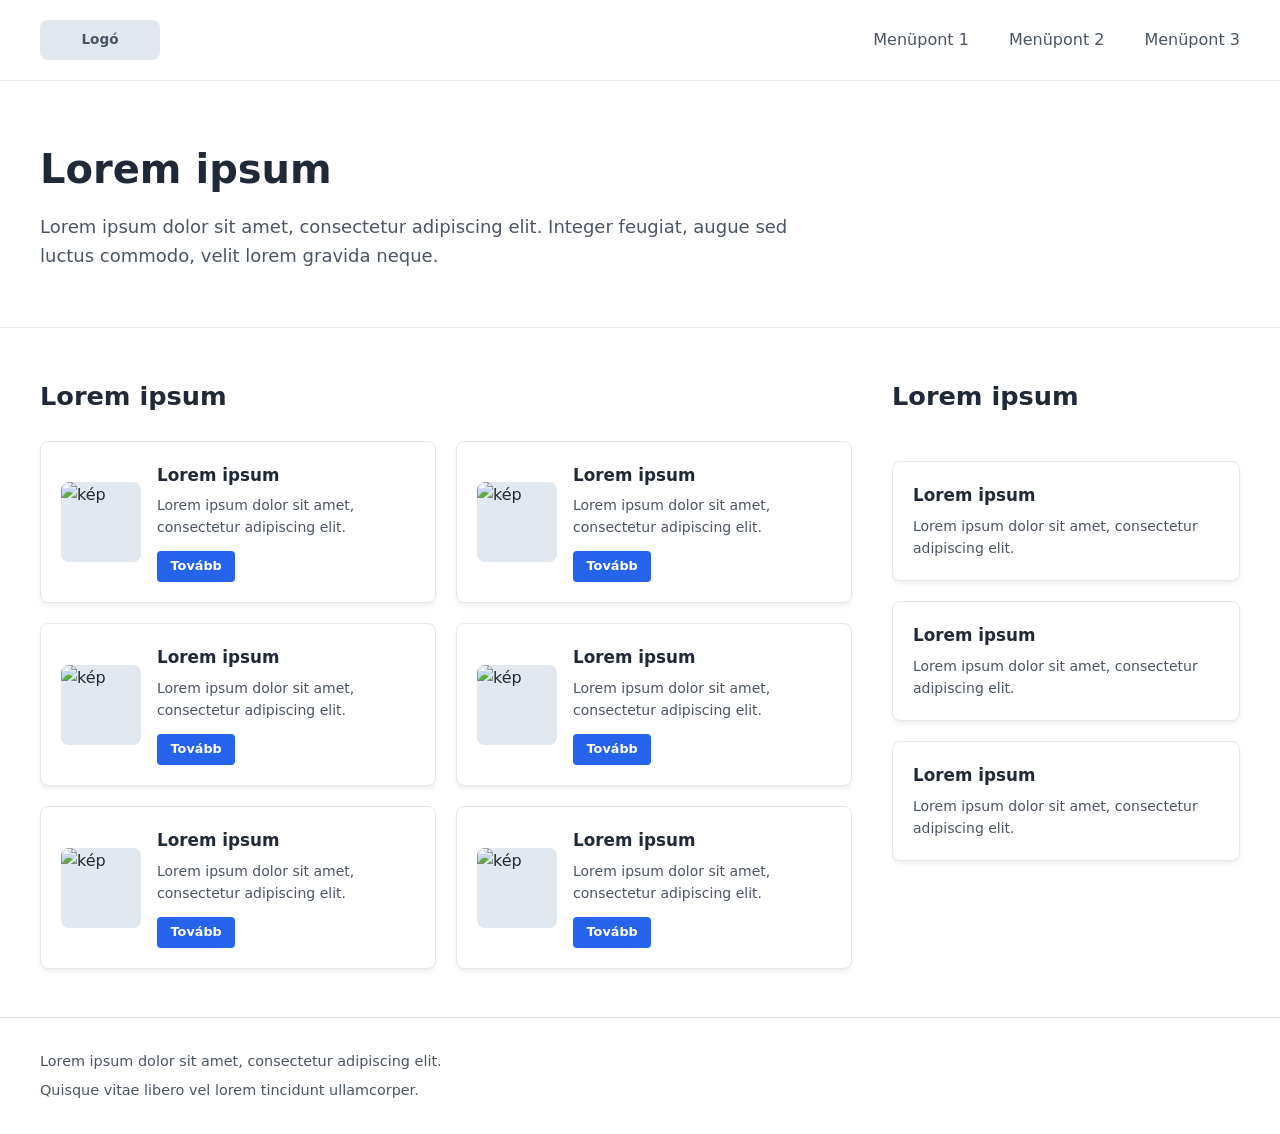
==== index.html @ 3dbbd9e4 "1oravege_csak_ai" ====
<!DOCTYPE html>
<html lang="hu">

<head>
  <meta charset="UTF-8">
  <meta name="viewport" content="width=device-width, initial-scale=1.0">
  <title>Lorem ipsum</title>
  <link rel="stylesheet" href="style.css">
</head>

<body>
  <!-- Az egész oldalt középre fogó, arányos keret -->
  <div class="container">

    <header class="site-header">
      <div class="logo-placeholder" aria-label="Logó helye">Logó</div>

      <nav aria-label="Fő navigáció">
        <ul class="menu">
          <li><a href="#elso">Menüpont 1</a></li>
          <li><a href="#masodik">Menüpont 2</a></li>
          <li><a href="#harmadik">Menüpont 3</a></li>
        </ul>
      </nav>
    </header>

    <main>
      <header class="hero" id="elso">
        <h1>Lorem ipsum</h1>
        <p>
          Lorem ipsum dolor sit amet, consectetur adipiscing elit. Integer
          feugiat, augue sed luctus commodo, velit lorem gravida neque.
        </p>
      </header>

      <section class="content-layout" id="masodik">
        <article class="main-content">
          <h2>Lorem ipsum</h2>

          <div class="card-container" aria-label="Kártyák">
            <section class="card">
              <div class="image-placeholder" aria-hidden="true"><img src="df" alt="kép" srcset=""></div>
              <div class="card-content">
                <h3>Lorem ipsum</h3>
                <p>Lorem ipsum dolor sit amet, consectetur adipiscing elit.</p>
                <a href="#" class="btn">Tovább</a>
              </div>
            </section>
            <section class="card">
              <div class="image-placeholder" aria-hidden="true"><img src="df" alt="kép" srcset=""></div>
              <div class="card-content">
                <h3>Lorem ipsum</h3>
                <p>Lorem ipsum dolor sit amet, consectetur adipiscing elit.</p>
                <a href="#" class="btn">Tovább</a>
              </div>
            </section>
            <section class="card">
              <div class="image-placeholder" aria-hidden="true"><img src="df" alt="kép" srcset=""></div>
              <div class="card-content">
                <h3>Lorem ipsum</h3>
                <p>Lorem ipsum dolor sit amet, consectetur adipiscing elit.</p>
                <a href="#" class="btn">Tovább</a>
              </div>
            </section>
            <section class="card">
              <div class="image-placeholder" aria-hidden="true"><img src="df" alt="kép" srcset=""></div>
              <div class="card-content">
                <h3>Lorem ipsum</h3>
                <p>Lorem ipsum dolor sit amet, consectetur adipiscing elit.</p>
                <a href="#" class="btn">Tovább</a>
              </div>
            </section>
            <section class="card">
              <div class="image-placeholder" aria-hidden="true"><img src="df" alt="kép" srcset=""></div>
              <div class="card-content">
                <h3>Lorem ipsum</h3>
                <p>Lorem ipsum dolor sit amet, consectetur adipiscing elit.</p>
                <a href="#" class="btn">Tovább</a>
              </div>
            </section>
            <section class="card">
              <div class="image-placeholder" aria-hidden="true"><img src="df" alt="kép" srcset=""></div>
              <div class="card-content">
                <h3>Lorem ipsum</h3>
                <p>Lorem ipsum dolor sit amet, consectetur adipiscing elit.</p>
                <a href="#" class="btn">Tovább</a>
              </div>
            </section>
          </div>
        </article>

        <aside id="harmadik">
          <h2>Lorem ipsum</h2>

          <section class="aside-box">
            <h3>Lorem ipsum</h3>
            <p>Lorem ipsum dolor sit amet, consectetur adipiscing elit.</p>
          </section>

          <section class="aside-box">
            <h3>Lorem ipsum</h3>
            <p>Lorem ipsum dolor sit amet, consectetur adipiscing elit.</p>
          </section>

          <section class="aside-box">
            <h3>Lorem ipsum</h3>
            <p>Lorem ipsum dolor sit amet, consectetur adipiscing elit.</p>
          </section>
        </aside>
      </section>
    </main>

    <footer>
      <p>Lorem ipsum dolor sit amet, consectetur adipiscing elit.</p>
      <p>Quisque vitae libero vel lorem tincidunt ullamcorper.</p>
    </footer>

  </div>
</body>

</html>
---- style.css ----
/* ==========================================
   1. CSS Változók (:root) és Alapbeállítások
   ========================================== */
:root {
  --primary-color: #2563eb;
  --primary-hover: #1d4ed8;
  --text-main: #1f2937;
  --text-muted: #4b5563;
  --bg-outer: #f1f5f9;       /* A képernyő háttérszíne a margók mellett */
  --bg-inner: #ffffff;       /* Az oldal belső, konténer háttérszíne */
  --border-color: #e2e8f0;
  --radius: 8px;
  --shadow: 0 4px 6px -1px rgba(0, 0, 0, 0.05), 0 2px 4px -1px rgba(0, 0, 0, 0.03);
}

* {
  box-sizing: border-box;
  margin: 0;
  padding: 0;
}

body {
  font-family: system-ui, -apple-system, BlinkMacSystemFont, "Segoe UI", Roboto, Helvetica, Arial, sans-serif;
  color: var(--text-main);
  background-color: var(--bg-outer);
  line-height: 1.6;
  display: flex;
  justify-content: center;
  min-height: 100vh;
}

/* ==========================================
   2. Középre zárt fő keret (Container)
   ========================================== */
.container {
  max-width: 1280px;
  width: 100%;
  margin: 0 auto;
  background-color: var(--bg-inner);
  box-shadow: 0 0 25px rgba(0, 0, 0, 0.06);
  display: flex;
  flex-direction: column;
  min-height: 100vh;
}

a {
  text-decoration: none;
  color: inherit;
}

ul {
  list-style: none;
}

/* ==========================================
   3. Navigáció (Nav)
   ========================================== */
.site-header {
  display: flex;
  justify-content: space-between;
  align-items: center;
  padding: 1.25rem 2.5rem;
  border-bottom: 1px solid var(--border-color);
  background-color: var(--bg-inner);
  position: sticky;
  top: 0;
  z-index: 100;
}

.logo-placeholder {
  width: 120px;
  height: 40px;
  background-color: var(--border-color);
  border-radius: var(--radius);
  display: flex;
  align-items: center;
  justify-content: center;
  font-weight: 600;
  color: var(--text-muted);
  font-size: 0.85rem;
}

.menu {
  display: flex;
  gap: 2.5rem;
}

.menu a {
  font-weight: 500;
  color: var(--text-muted);
  transition: color 0.2s ease;
}

.menu a:hover {
  color: var(--primary-color);
}

/* ==========================================
   4. Fejléc (Hero Header)
   ========================================== */
.hero {
  padding: 3.5rem 2.5rem;
  border-bottom: 1px solid var(--border-color);
  text-align: left;
}

.hero h1 {
  font-size: 2.5rem;
  margin-bottom: 0.75rem;
  color: var(--text-main);
}

.hero p {
  font-size: 1.125rem;
  color: var(--text-muted);
  max-width: 750px;
}

/* ==========================================
   5. Tartalmi Elrendezés (Article 70% + Aside 30%)
   ========================================== */
.content-layout {
  display: flex;
  gap: 2.5rem;
  padding: 3rem 2.5rem;
}

.main-content {
  flex: 7; /* ~70% */
}

aside {
  flex: 3; /* ~30% */
  display: flex;
  flex-direction: column;
  gap: 1.25rem;
}

.main-content > h2,
aside > h2 {
  font-size: 1.6rem;
  margin-bottom: 1.5rem;
  text-align: left;
}

/* ==========================================
   6. Article Kártyák (2 oszlop x 3 sor)
   ========================================== */
.card-container {
  display: flex;
  flex-wrap: wrap;
  gap: 1.25rem;
}

.card {
  flex: 0 0 calc(50% - 0.625rem); /* Pontosan 2 oszlop a gap-et figyelembe véve */
  display: flex;
  align-items: center;
  gap: 1rem;
  background-color: var(--bg-inner);
  border: 1px solid var(--border-color);
  border-radius: var(--radius);
  padding: 1.25rem;
  box-shadow: var(--shadow);
}

.image-placeholder {
  flex: 0 0 80px;
  height: 80px;
  background-color: var(--border-color);
  border-radius: var(--radius);
  overflow: hidden;
  display: flex;
  align-items: center;
  justify-content: center;
}

.image-placeholder img {
  width: 100%;
  height: 100%;
  object-fit: cover;
}

.card-content {
  display: flex;
  flex-direction: column;
  align-items: flex-start;
  gap: 0.35rem;
  text-align: left;
}

.card-content h3 {
  font-size: 1.05rem;
  color: var(--text-main);
}

.card-content p {
  font-size: 0.875rem;
  color: var(--text-muted);
}

.btn {
  display: inline-block;
  margin-top: 0.4rem;
  font-size: 0.8rem;
  font-weight: 600;
  color: #ffffff;
  background-color: var(--primary-color);
  padding: 0.35rem 0.85rem;
  border-radius: 4px;
  transition: background-color 0.2s ease;
}

.btn:hover {
  background-color: var(--primary-hover);
}

/* ==========================================
   7. Aside Kártyák (1 oszlop)
   ========================================== */
.aside-box {
  background-color: var(--bg-inner);
  border: 1px solid var(--border-color);
  border-radius: var(--radius);
  padding: 1.25rem;
  box-shadow: var(--shadow);
  text-align: left;
}

.aside-box h3 {
  font-size: 1.05rem;
  margin-bottom: 0.4rem;
  color: var(--text-main);
}

.aside-box p {
  font-size: 0.875rem;
  color: var(--text-muted);
}

/* ==========================================
   8. Lábléc (Footer)
   ========================================== */
footer {
  margin-top: auto;
  padding: 2rem 2.5rem;
  border-top: 1px solid var(--border-color);
  text-align: left;
  color: var(--text-muted);
  font-size: 0.9rem;
  display: flex;
  flex-direction: column;
  gap: 0.35rem;
}

/* ==========================================
   9. Reszponzív nézet (Mobil / Tablet)
   ========================================== */
@media (max-width: 768px) {
  .content-layout {
    flex-direction: column;
    padding: 2rem 1.5rem;
  }

  .site-header,
  .hero,
  footer {
    padding-left: 1.5rem;
    padding-right: 1.5rem;
  }

  .card {
    flex: 0 0 100%;
  }

  .menu {
    gap: 1rem;
  }
}
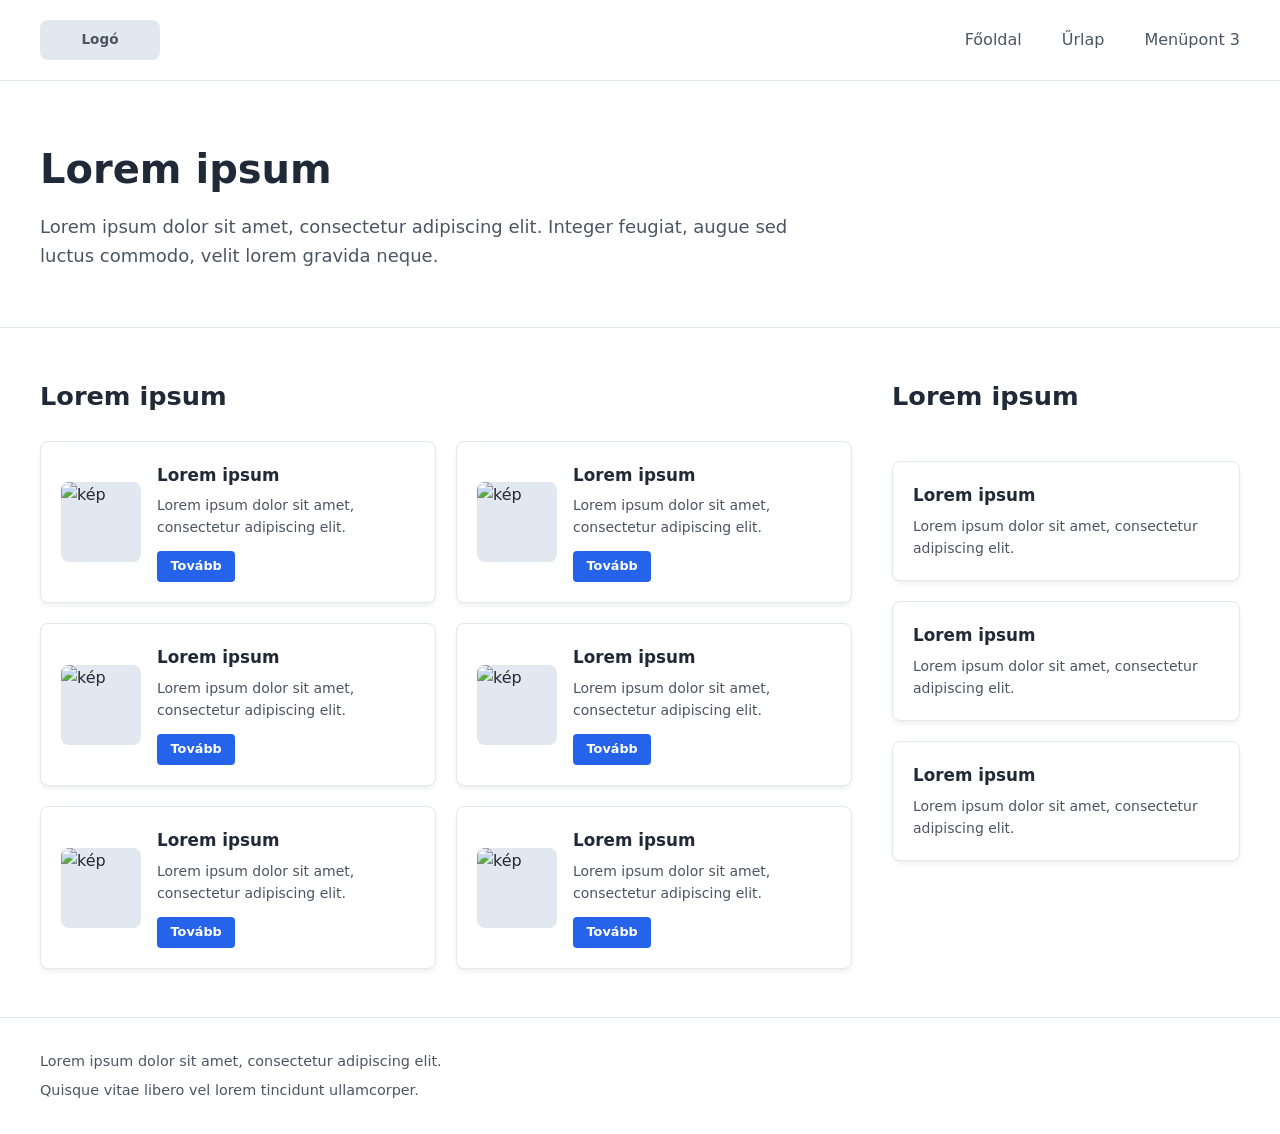
==== commit 5738c2ce: "2oravege" ====
--- a/index.html
+++ b/index.html
@@ -5,7 +5,7 @@
   <meta charset="UTF-8">
   <meta name="viewport" content="width=device-width, initial-scale=1.0">
   <title>Lorem ipsum</title>
-  <link rel="stylesheet" href="style.css">
+  <link rel="stylesheet" href="index.css">
 </head>
 
 <body>
@@ -17,8 +17,8 @@
 
       <nav aria-label="Fő navigáció">
         <ul class="menu">
-          <li><a href="#elso">Menüpont 1</a></li>
-          <li><a href="#masodik">Menüpont 2</a></li>
+          <li><a href="index.html">Főoldal</a></li>
+          <li><a href="urlap.html">Űrlap</a></li>
           <li><a href="#harmadik">Menüpont 3</a></li>
         </ul>
       </nav>
--- a/index.css
+++ b/index.css
@@ -0,0 +1,279 @@
+/* ==========================================
+   1. CSS Változók (:root) és Alapbeállítások
+   ========================================== */
+:root {
+  --primary-color: #2563eb;
+  --primary-hover: #1d4ed8;
+  --text-main: #1f2937;
+  --text-muted: #4b5563;
+  --bg-outer: #f1f5f9;       /* A képernyő háttérszíne a margók mellett */
+  --bg-inner: #ffffff;       /* Az oldal belső, konténer háttérszíne */
+  --border-color: #e2e8f0;
+  --radius: 8px;
+  --shadow: 0 4px 6px -1px rgba(0, 0, 0, 0.05), 0 2px 4px -1px rgba(0, 0, 0, 0.03);
+}
+
+* {
+  box-sizing: border-box;
+  margin: 0;
+  padding: 0;
+}
+
+body {
+  font-family: system-ui, -apple-system, BlinkMacSystemFont, "Segoe UI", Roboto, Helvetica, Arial, sans-serif;
+  color: var(--text-main);
+  background-color: var(--bg-outer);
+  line-height: 1.6;
+  display: flex;
+  justify-content: center;
+  min-height: 100vh;
+}
+
+/* ==========================================
+   2. Középre zárt fő keret (Container)
+   ========================================== */
+.container {
+  max-width: 1280px;
+  width: 100%;
+  margin: 0 auto;
+  background-color: var(--bg-inner);
+  box-shadow: 0 0 25px rgba(0, 0, 0, 0.06);
+  display: flex;
+  flex-direction: column;
+  min-height: 100vh;
+}
+
+a {
+  text-decoration: none;
+  color: inherit;
+}
+
+ul {
+  list-style: none;
+}
+
+/* ==========================================
+   3. Navigáció (Nav)
+   ========================================== */
+.site-header {
+  display: flex;
+  justify-content: space-between;
+  align-items: center;
+  padding: 1.25rem 2.5rem;
+  border-bottom: 1px solid var(--border-color);
+  background-color: var(--bg-inner);
+  position: sticky;
+  top: 0;
+  z-index: 100;
+}
+
+.logo-placeholder {
+  width: 120px;
+  height: 40px;
+  background-color: var(--border-color);
+  border-radius: var(--radius);
+  display: flex;
+  align-items: center;
+  justify-content: center;
+  font-weight: 600;
+  color: var(--text-muted);
+  font-size: 0.85rem;
+}
+
+.menu {
+  display: flex;
+  gap: 2.5rem;
+}
+
+.menu a {
+  font-weight: 500;
+  color: var(--text-muted);
+  transition: color 0.2s ease;
+}
+
+.menu a:hover {
+  color: var(--primary-color);
+}
+
+/* ==========================================
+   4. Fejléc (Hero Header)
+   ========================================== */
+.hero {
+  padding: 3.5rem 2.5rem;
+  border-bottom: 1px solid var(--border-color);
+  text-align: left;
+}
+
+.hero h1 {
+  font-size: 2.5rem;
+  margin-bottom: 0.75rem;
+  color: var(--text-main);
+}
+
+.hero p {
+  font-size: 1.125rem;
+  color: var(--text-muted);
+  max-width: 750px;
+}
+
+/* ==========================================
+   5. Tartalmi Elrendezés (Article 70% + Aside 30%)
+   ========================================== */
+.content-layout {
+  display: flex;
+  gap: 2.5rem;
+  padding: 3rem 2.5rem;
+}
+
+.main-content {
+  flex: 7; /* ~70% */
+}
+
+aside {
+  flex: 3; /* ~30% */
+  display: flex;
+  flex-direction: column;
+  gap: 1.25rem;
+}
+
+.main-content > h2,
+aside > h2 {
+  font-size: 1.6rem;
+  margin-bottom: 1.5rem;
+  text-align: left;
+}
+
+/* ==========================================
+   6. Article Kártyák (2 oszlop x 3 sor)
+   ========================================== */
+.card-container {
+  display: flex;
+  flex-wrap: wrap;
+  gap: 1.25rem;
+}
+
+.card {
+  flex: 0 0 calc(50% - 0.625rem); /* Pontosan 2 oszlop a gap-et figyelembe véve */
+  display: flex;
+  align-items: center;
+  gap: 1rem;
+  background-color: var(--bg-inner);
+  border: 1px solid var(--border-color);
+  border-radius: var(--radius);
+  padding: 1.25rem;
+  box-shadow: var(--shadow);
+}
+
+.image-placeholder {
+  flex: 0 0 80px;
+  height: 80px;
+  background-color: var(--border-color);
+  border-radius: var(--radius);
+  overflow: hidden;
+  display: flex;
+  align-items: center;
+  justify-content: center;
+}
+
+.image-placeholder img {
+  width: 100%;
+  height: 100%;
+  object-fit: cover;
+}
+
+.card-content {
+  display: flex;
+  flex-direction: column;
+  align-items: flex-start;
+  gap: 0.35rem;
+  text-align: left;
+}
+
+.card-content h3 {
+  font-size: 1.05rem;
+  color: var(--text-main);
+}
+
+.card-content p {
+  font-size: 0.875rem;
+  color: var(--text-muted);
+}
+
+.btn {
+  display: inline-block;
+  margin-top: 0.4rem;
+  font-size: 0.8rem;
+  font-weight: 600;
+  color: #ffffff;
+  background-color: var(--primary-color);
+  padding: 0.35rem 0.85rem;
+  border-radius: 4px;
+  transition: background-color 0.2s ease;
+}
+
+.btn:hover {
+  background-color: var(--primary-hover);
+}
+
+/* ==========================================
+   7. Aside Kártyák (1 oszlop)
+   ========================================== */
+.aside-box {
+  background-color: var(--bg-inner);
+  border: 1px solid var(--border-color);
+  border-radius: var(--radius);
+  padding: 1.25rem;
+  box-shadow: var(--shadow);
+  text-align: left;
+}
+
+.aside-box h3 {
+  font-size: 1.05rem;
+  margin-bottom: 0.4rem;
+  color: var(--text-main);
+}
+
+.aside-box p {
+  font-size: 0.875rem;
+  color: var(--text-muted);
+}
+
+/* ==========================================
+   8. Lábléc (Footer)
+   ========================================== */
+footer {
+  margin-top: auto;
+  padding: 2rem 2.5rem;
+  border-top: 1px solid var(--border-color);
+  text-align: left;
+  color: var(--text-muted);
+  font-size: 0.9rem;
+  display: flex;
+  flex-direction: column;
+  gap: 0.35rem;
+}
+
+/* ==========================================
+   9. Reszponzív nézet (Mobil / Tablet)
+   ========================================== */
+@media (max-width: 768px) {
+  .content-layout {
+    flex-direction: column;
+    padding: 2rem 1.5rem;
+  }
+
+  .site-header,
+  .hero,
+  footer {
+    padding-left: 1.5rem;
+    padding-right: 1.5rem;
+  }
+
+  .card {
+    flex: 0 0 100%;
+  }
+
+  .menu {
+    gap: 1rem;
+  }
+}
